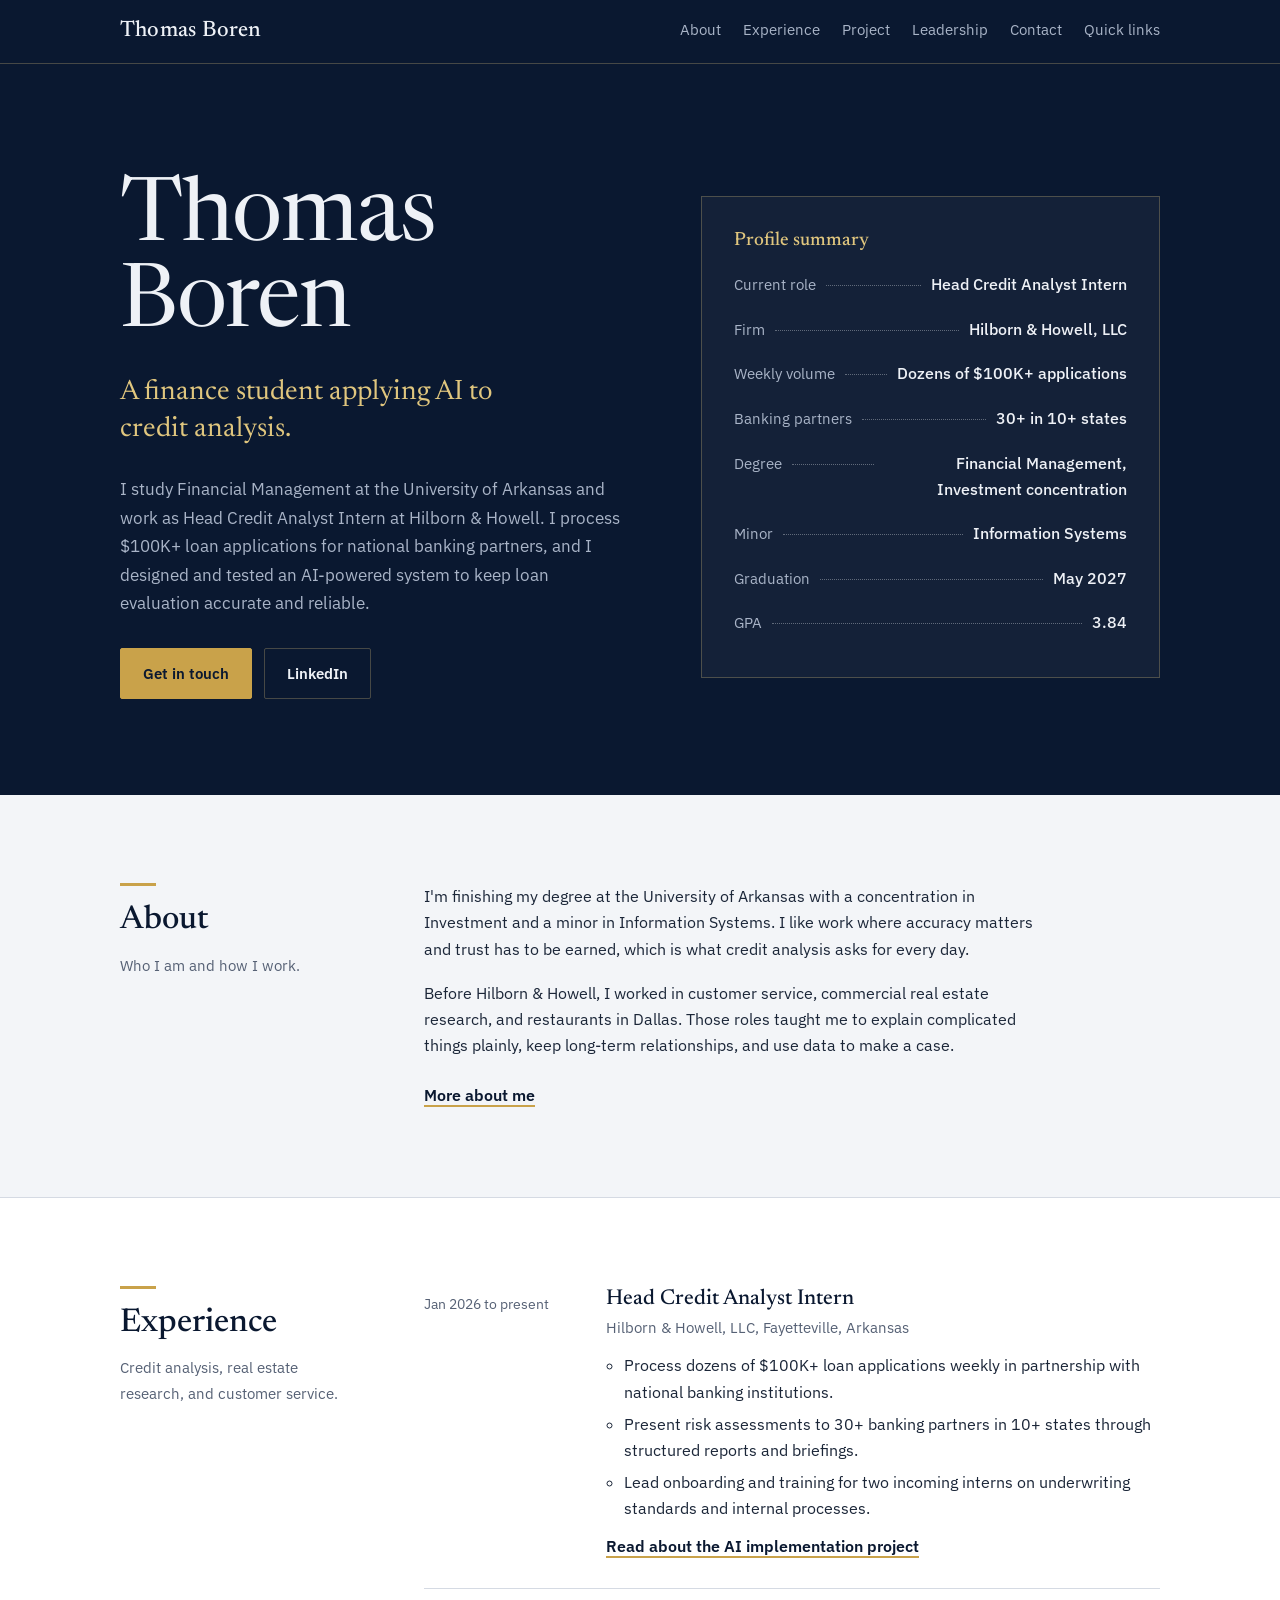
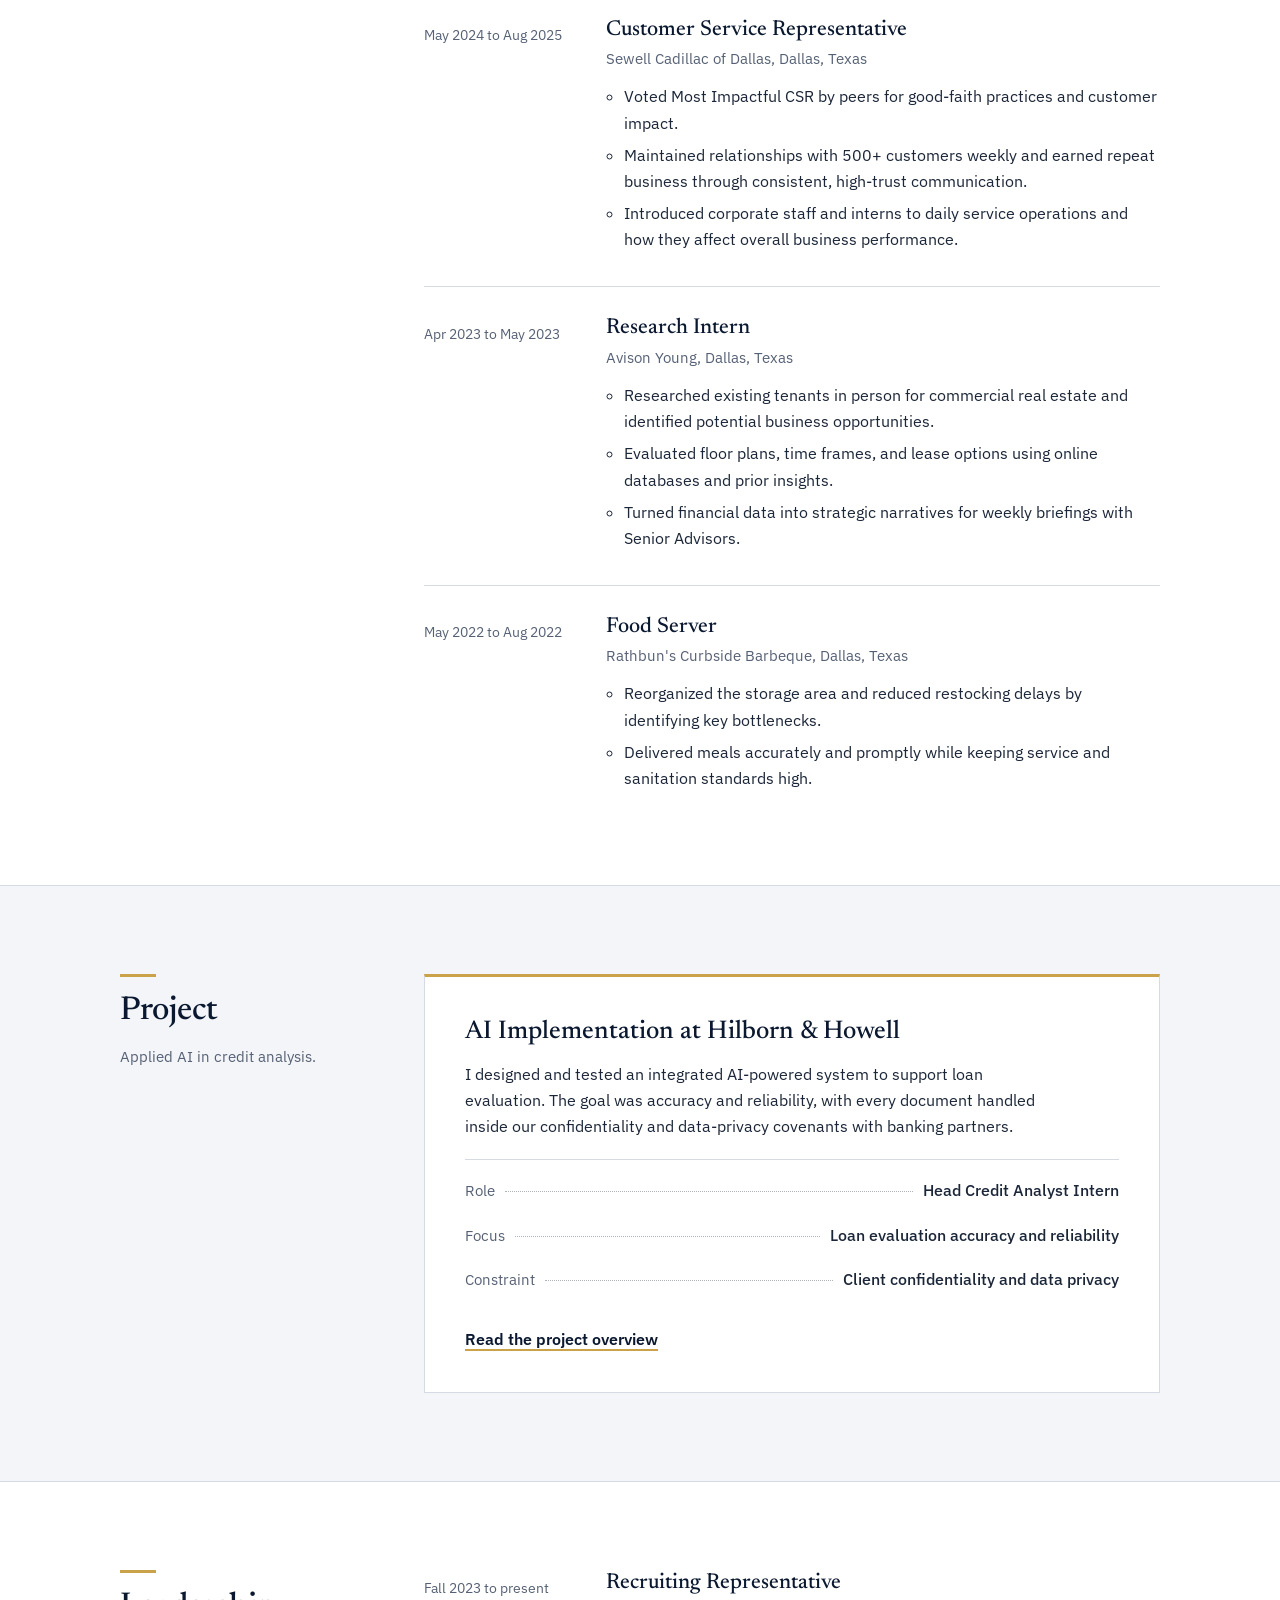
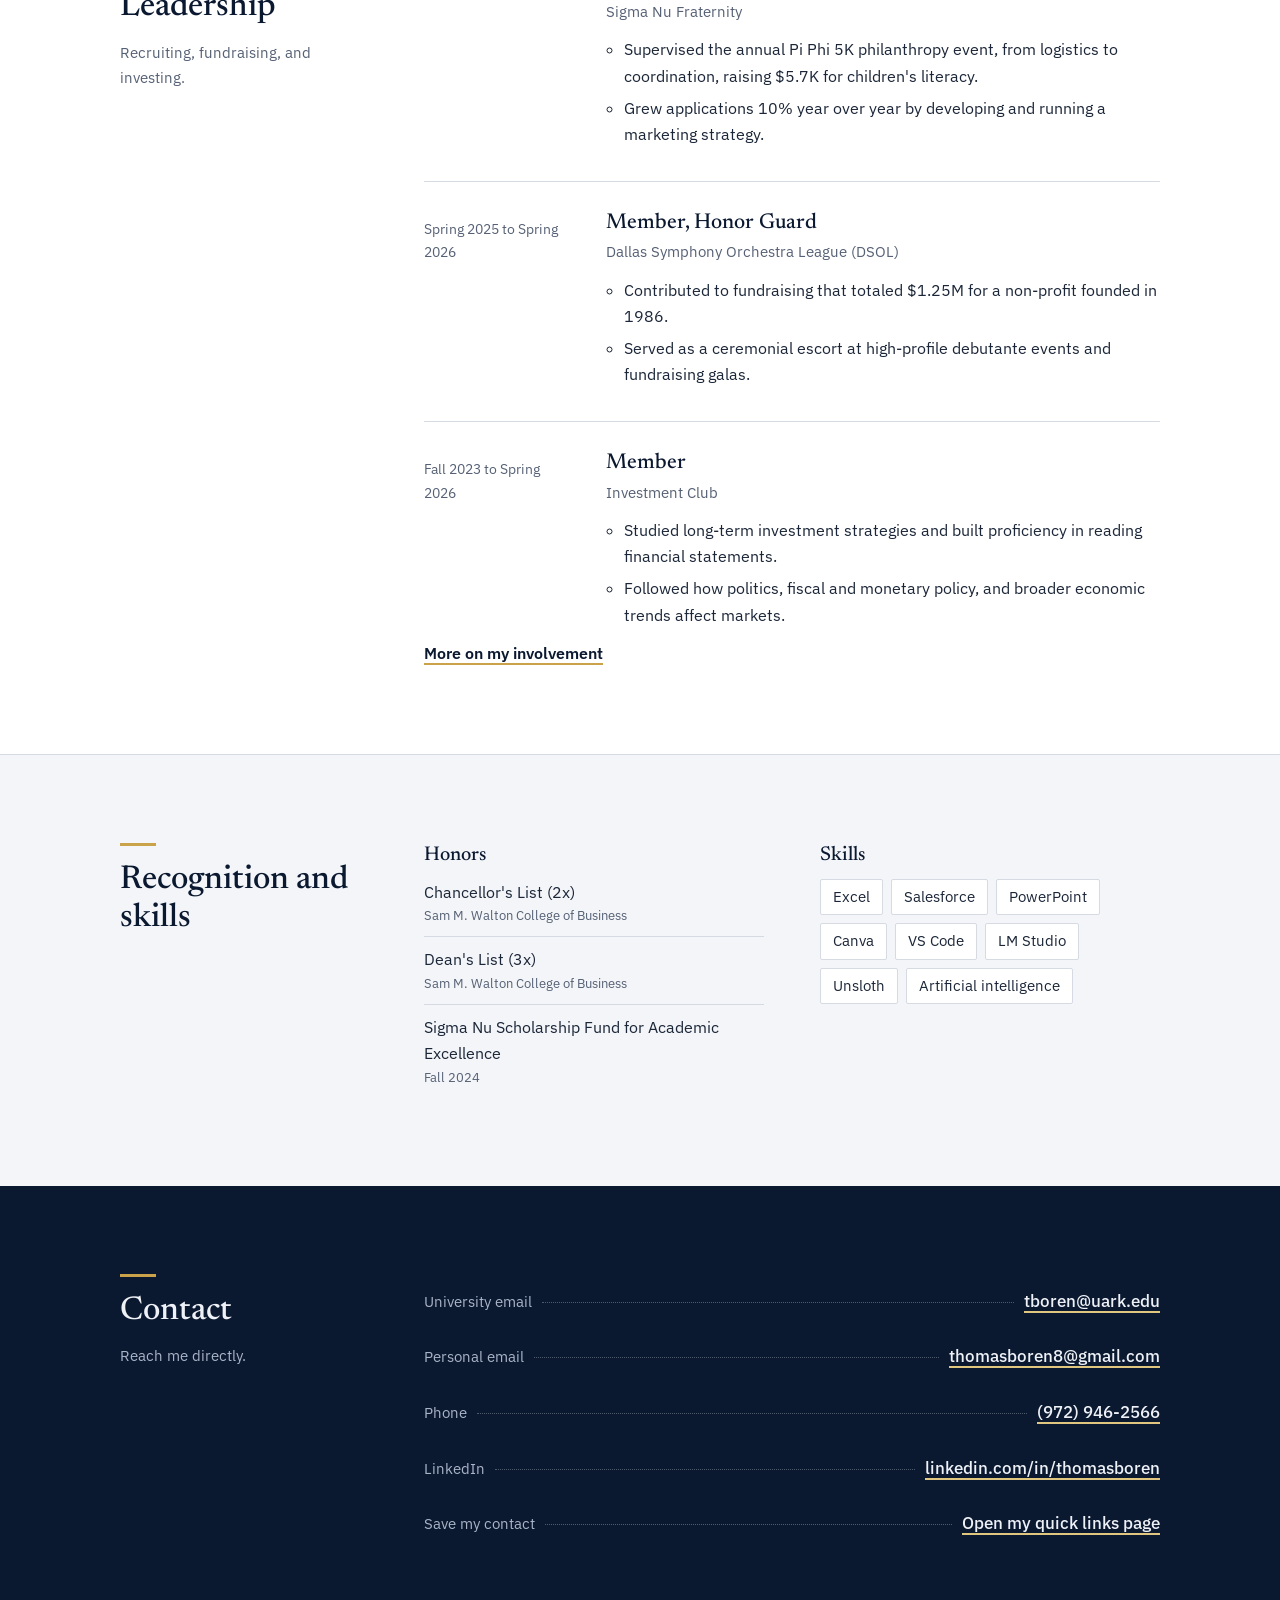
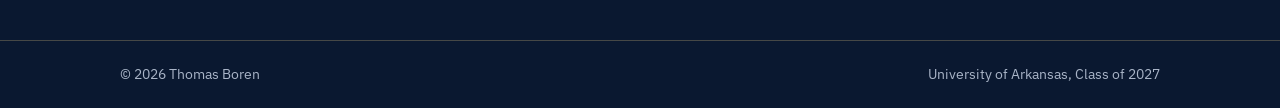
==== index.html @ 745fafa0 "Add files via upload" ====
<!DOCTYPE html>
<html lang="en">
<head>
  <meta charset="utf-8">
  <meta name="viewport" content="width=device-width, initial-scale=1">
  <title>Thomas Boren | Finance and Credit Analysis | University of Arkansas</title>
  <meta name="description" content="Thomas Boren is a University of Arkansas finance student and Head Credit Analyst Intern at Hilborn &amp; Howell, applying AI to credit analysis.">
  <meta name="author" content="Thomas Boren">
  <meta property="og:type" content="website">
  <meta property="og:title" content="Thomas Boren | Finance and Credit Analysis">
  <meta property="og:description" content="Finance student and Head Credit Analyst Intern applying AI to credit analysis.">
  <meta property="og:image" content="https://thomasboren.com/assets/og.png">
  <meta property="og:url" content="https://thomasboren.com/">
  <link rel="icon" type="image/svg+xml" href="assets/favicon.svg">
  <link rel="preconnect" href="https://fonts.googleapis.com">
  <link rel="preconnect" href="https://fonts.gstatic.com" crossorigin>
  <link href="https://fonts.googleapis.com/css2?family=IBM+Plex+Sans:wght@400;500;600&family=Newsreader:ital,opsz,wght@0,6..72,400;0,6..72,500;1,6..72,400&display=swap" rel="stylesheet">
  <link rel="stylesheet" href="css/style.css">
  <script type="application/ld+json">
  {
    "@context": "https://schema.org",
    "@type": "Person",
    "name": "Thomas Boren",
    "jobTitle": "Head Credit Analyst Intern",
    "worksFor": { "@type": "Organization", "name": "Hilborn & Howell, LLC" },
    "alumniOf": { "@type": "CollegeOrUniversity", "name": "University of Arkansas" },
    "email": "mailto:tboren@uark.edu",
    "sameAs": ["https://www.linkedin.com/in/thomasboren"]
  }
  </script>
</head>
<body>
  <a class="skip" href="#main">Skip to content</a>

  <header class="site-header">
    <div class="wrap">
      <a class="brand" href="index.html">Thomas Boren</a>
      <nav class="nav" aria-label="Primary">
        <a href="about.html">About</a>
        <a href="#experience">Experience</a>
        <a href="#project">Project</a>
        <a href="#leadership">Leadership</a>
        <a href="#contact">Contact</a>
        <a href="links.html">Quick links</a>
      </nav>
    </div>
  </header>

  <main id="main">
    <section class="hero">
      <div class="wrap">
        <div>
          <h1>Thomas Boren</h1>
          <p class="tagline">A finance student applying AI to credit analysis.</p>
          <p class="lede">I study Financial Management at the University of Arkansas and work as Head Credit Analyst Intern at Hilborn &amp; Howell. I process $100K+ loan applications for national banking partners, and I designed and tested an AI-powered system to keep loan evaluation accurate and reliable.</p>
          <div class="actions">
            <a class="btn" href="#contact">Get in touch</a>
            <a class="btn ghost" href="https://www.linkedin.com/in/thomasboren" rel="noopener">LinkedIn</a>
          </div>
        </div>

        <aside class="sheet" aria-labelledby="sheet-title">
          <h2 id="sheet-title">Profile summary</h2>
          <ul class="rows">
            <li class="row"><span class="k">Current role</span><span class="lead"></span><span class="v">Head Credit Analyst Intern</span></li>
            <li class="row"><span class="k">Firm</span><span class="lead"></span><span class="v">Hilborn &amp; Howell, LLC</span></li>
            <li class="row"><span class="k">Weekly volume</span><span class="lead"></span><span class="v">Dozens of $100K+ applications</span></li>
            <li class="row"><span class="k">Banking partners</span><span class="lead"></span><span class="v">30+ in 10+ states</span></li>
            <li class="row"><span class="k">Degree</span><span class="lead"></span><span class="v">Financial Management, Investment concentration</span></li>
            <li class="row"><span class="k">Minor</span><span class="lead"></span><span class="v">Information Systems</span></li>
            <li class="row"><span class="k">Graduation</span><span class="lead"></span><span class="v">May 2027</span></li>
            <li class="row"><span class="k">GPA</span><span class="lead"></span><span class="v">3.84</span></li>
          </ul>
        </aside>
      </div>
    </section>

    <section class="section" id="about">
      <div class="wrap split">
        <header>
          <h2>About</h2>
          <p>Who I am and how I work.</p>
        </header>
        <div class="prose">
          <p>I'm finishing my degree at the University of Arkansas with a concentration in Investment and a minor in Information Systems. I like work where accuracy matters and trust has to be earned, which is what credit analysis asks for every day.</p>
          <p>Before Hilborn &amp; Howell, I worked in customer service, commercial real estate research, and restaurants in Dallas. Those roles taught me to explain complicated things plainly, keep long-term relationships, and use data to make a case.</p>
          <a class="more" href="about.html">More about me</a>
        </div>
      </div>
    </section>

    <section class="section white" id="experience">
      <div class="wrap split">
        <header>
          <h2>Experience</h2>
          <p>Credit analysis, real estate research, and customer service.</p>
        </header>
        <ol class="ledger">
          <li class="entry">
            <div class="when">Jan 2026 to present</div>
            <div>
              <h3>Head Credit Analyst Intern</h3>
              <p class="org">Hilborn &amp; Howell, LLC, Fayetteville, Arkansas</p>
              <ul>
                <li>Process dozens of $100K+ loan applications weekly in partnership with national banking institutions.</li>
                <li>Present risk assessments to 30+ banking partners in 10+ states through structured reports and briefings.</li>
                <li>Lead onboarding and training for two incoming interns on underwriting standards and internal processes.</li>
              </ul>
              <a class="more" href="projects/ai-implementation.html">Read about the AI implementation project</a>
            </div>
          </li>
          <li class="entry">
            <div class="when">May 2024 to Aug 2025</div>
            <div>
              <h3>Customer Service Representative</h3>
              <p class="org">Sewell Cadillac of Dallas, Dallas, Texas</p>
              <ul>
                <li>Voted Most Impactful CSR by peers for good-faith practices and customer impact.</li>
                <li>Maintained relationships with 500+ customers weekly and earned repeat business through consistent, high-trust communication.</li>
                <li>Introduced corporate staff and interns to daily service operations and how they affect overall business performance.</li>
              </ul>
            </div>
          </li>
          <li class="entry">
            <div class="when">Apr 2023 to May 2023</div>
            <div>
              <h3>Research Intern</h3>
              <p class="org">Avison Young, Dallas, Texas</p>
              <ul>
                <li>Researched existing tenants in person for commercial real estate and identified potential business opportunities.</li>
                <li>Evaluated floor plans, time frames, and lease options using online databases and prior insights.</li>
                <li>Turned financial data into strategic narratives for weekly briefings with Senior Advisors.</li>
              </ul>
            </div>
          </li>
          <li class="entry">
            <div class="when">May 2022 to Aug 2022</div>
            <div>
              <h3>Food Server</h3>
              <p class="org">Rathbun's Curbside Barbeque, Dallas, Texas</p>
              <ul>
                <li>Reorganized the storage area and reduced restocking delays by identifying key bottlenecks.</li>
                <li>Delivered meals accurately and promptly while keeping service and sanitation standards high.</li>
              </ul>
            </div>
          </li>
        </ol>
      </div>
    </section>

    <section class="section" id="project">
      <div class="wrap split">
        <header>
          <h2>Project</h2>
          <p>Applied AI in credit analysis.</p>
        </header>
        <div>
          <article class="project">
            <h3>AI Implementation at Hilborn &amp; Howell</h3>
            <p>I designed and tested an integrated AI-powered system to support loan evaluation. The goal was accuracy and reliability, with every document handled inside our confidentiality and data-privacy covenants with banking partners.</p>
            <ul class="rows">
              <li class="row"><span class="k">Role</span><span class="lead"></span><span class="v">Head Credit Analyst Intern</span></li>
              <li class="row"><span class="k">Focus</span><span class="lead"></span><span class="v">Loan evaluation accuracy and reliability</span></li>
              <li class="row"><span class="k">Constraint</span><span class="lead"></span><span class="v">Client confidentiality and data privacy</span></li>
            </ul>
            <a class="more" href="projects/ai-implementation.html">Read the project overview</a>
          </article>
          <!-- Add future projects here as more <article class="project"> blocks. -->
        </div>
      </div>
    </section>

    <section class="section white" id="leadership">
      <div class="wrap split">
        <header>
          <h2>Leadership</h2>
          <p>Recruiting, fundraising, and investing.</p>
        </header>
        <div>
          <ol class="ledger">
            <li class="entry">
              <div class="when">Fall 2023 to present</div>
              <div>
                <h3>Recruiting Representative</h3>
                <p class="org">Sigma Nu Fraternity</p>
                <ul>
                  <li>Supervised the annual Pi Phi 5K philanthropy event, from logistics to coordination, raising $5.7K for children's literacy.</li>
                  <li>Grew applications 10% year over year by developing and running a marketing strategy.</li>
                </ul>
              </div>
            </li>
            <li class="entry">
              <div class="when">Spring 2025 to Spring 2026</div>
              <div>
                <h3>Member, Honor Guard</h3>
                <p class="org">Dallas Symphony Orchestra League (DSOL)</p>
                <ul>
                  <li>Contributed to fundraising that totaled $1.25M for a non-profit founded in 1986.</li>
                  <li>Served as a ceremonial escort at high-profile debutante events and fundraising galas.</li>
                </ul>
              </div>
            </li>
            <li class="entry">
              <div class="when">Fall 2023 to Spring 2026</div>
              <div>
                <h3>Member</h3>
                <p class="org">Investment Club</p>
                <ul>
                  <li>Studied long-term investment strategies and built proficiency in reading financial statements.</li>
                  <li>Followed how politics, fiscal and monetary policy, and broader economic trends affect markets.</li>
                </ul>
              </div>
            </li>
          </ol>
          <a class="more" href="about.html#involvement">More on my involvement</a>
        </div>
      </div>
    </section>

    <section class="section" id="recognition">
      <div class="wrap split">
        <header>
          <h2>Recognition and skills</h2>
        </header>
        <div class="cols">
          <div>
            <h3>Honors</h3>
            <ul class="plain">
              <li>Chancellor's List (2x)<small>Sam M. Walton College of Business</small></li>
              <li>Dean's List (3x)<small>Sam M. Walton College of Business</small></li>
              <li>Sigma Nu Scholarship Fund for Academic Excellence<small>Fall 2024</small></li>
            </ul>
          </div>
          <div>
            <h3>Skills</h3>
            <ul class="tags">
              <li>Excel</li>
              <li>Salesforce</li>
              <li>PowerPoint</li>
              <li>Canva</li>
              <li>VS Code</li>
              <li>LM Studio</li>
              <li>Unsloth</li>
              <li>Artificial intelligence</li>
            </ul>
          </div>
        </div>
      </div>
    </section>

    <section class="contact" id="contact">
      <div class="wrap split">
        <header>
          <h2>Contact</h2>
          <p>Reach me directly.</p>
        </header>
        <ul class="rows">
          <li class="row"><span class="k">University email</span><span class="lead"></span><span class="v"><a href="mailto:tboren@uark.edu">tboren@uark.edu</a></span></li>
          <li class="row"><span class="k">Personal email</span><span class="lead"></span><span class="v"><a href="mailto:thomasboren8@gmail.com">thomasboren8@gmail.com</a></span></li>
          <li class="row"><span class="k">Phone</span><span class="lead"></span><span class="v"><a href="tel:+19729462566">(972) 946-2566</a></span></li>
          <li class="row"><span class="k">LinkedIn</span><span class="lead"></span><span class="v"><a href="https://www.linkedin.com/in/thomasboren" rel="noopener">linkedin.com/in/thomasboren</a></span></li>
          <li class="row"><span class="k">Save my contact</span><span class="lead"></span><span class="v"><a href="links.html">Open my quick links page</a></span></li>
        </ul>
      </div>
    </section>
  </main>

  <footer class="site-footer">
    <div class="wrap">
      <span>&copy; 2026 Thomas Boren</span>
      <span>University of Arkansas, Class of 2027</span>
    </div>
  </footer>
</body>
</html>
---- css/style.css ----
/* ==========================================================================
   Thomas Boren — portfolio
   Concept: the page reads like a well-set financial document. Dotted-leader
   "summary sheet" rows, ruled ledger entries, tabular figures, and gold used
   only for rules and emphasis.

   THEME SWITCH: to try the sleeker white look, add class="theme-light" to the
   <body> tag on each page (already supported below). Remove it to go back to navy.
   ========================================================================== */

:root {
  --ink: #0a1830;
  --navy: #0f2447;
  --gold: #c9a24a;
  --gold-hi: #e0c67e;
  --gold-lo: #8f6e22;

  --paper: #f3f5f8;
  --white: #ffffff;
  --text: #1b2638;
  --muted: #566175;
  --rule: #d5dae3;

  --on-dark: #eef1f6;
  --on-dark-muted: #a9b4c7;
  --rule-dark: rgba(224, 198, 126, 0.28);

  /* "Band" = header, hero and contact areas. Theme-switchable. */
  --band-bg: var(--ink);
  --band-text: var(--on-dark);
  --band-muted: var(--on-dark-muted);
  --band-rule: var(--rule-dark);
  --band-accent: var(--gold-hi);
  --btn-bg: var(--gold);
  --btn-text: var(--ink);
  --sheet-bg: rgba(255, 255, 255, 0.04);

  --serif: "Newsreader", "Iowan Old Style", "Palatino Linotype", Georgia, serif;
  --sans: "IBM Plex Sans", "Helvetica Neue", Arial, sans-serif;
}

body.theme-light {
  --band-bg: #ffffff;
  --band-text: var(--ink);
  --band-muted: #4b576b;
  --band-rule: var(--rule);
  --band-accent: var(--gold-lo);
  --btn-bg: var(--ink);
  --btn-text: #ffffff;
  --sheet-bg: var(--paper);
}

*, *::before, *::after { box-sizing: border-box; }

html { scroll-behavior: smooth; scroll-padding-top: 76px; }
@media (prefers-reduced-motion: reduce) { html { scroll-behavior: auto; } }

body {
  margin: 0;
  background: var(--paper);
  color: var(--text);
  font: 400 1rem/1.65 var(--sans);
  font-variant-numeric: tabular-nums;
  -webkit-font-smoothing: antialiased;
}

img { max-width: 100%; }

a {
  color: inherit;
  text-decoration-color: var(--gold);
  text-decoration-thickness: 2px;
  text-underline-offset: 0.22em;
}
a:hover { text-decoration-color: var(--gold-lo); }

:focus-visible { outline: 3px solid var(--gold); outline-offset: 3px; }

.wrap {
  max-width: 1120px;
  margin: 0 auto;
  padding: 0 clamp(20px, 4vw, 40px);
}

.skip {
  position: absolute;
  left: -999px;
  top: 8px;
  background: #fff;
  color: var(--ink);
  padding: 8px 14px;
  z-index: 100;
}
.skip:focus { left: 12px; }

/* ---------- Header ---------- */
.site-header {
  position: sticky;
  top: 0;
  z-index: 20;
  background: var(--band-bg);
  color: var(--band-text);
  border-bottom: 1px solid var(--band-rule);
}
.site-header .wrap {
  display: flex;
  flex-wrap: wrap;
  align-items: center;
  justify-content: space-between;
  gap: 6px 28px;
  padding-top: 14px;
  padding-bottom: 14px;
}
.brand {
  font: 500 1.4rem/1 var(--serif);
  text-decoration: none;
  letter-spacing: 0.01em;
}
.nav { display: flex; flex-wrap: wrap; gap: 4px 22px; font-size: 0.93rem; }
.nav a {
  text-decoration: none;
  padding: 4px 0;
  color: var(--band-muted);
  border-bottom: 2px solid transparent;
}
.nav a:hover,
.nav a[aria-current="page"] { color: var(--band-text); border-bottom-color: var(--gold); }
@media (max-width: 640px) { .site-header { position: static; } }

/* ---------- Hero (home) ---------- */
.hero {
  background: var(--band-bg);
  color: var(--band-text);
  padding: clamp(48px, 9vw, 112px) 0 clamp(48px, 8vw, 96px);
}
.hero .wrap {
  display: grid;
  grid-template-columns: minmax(0, 1.1fr) minmax(0, 1fr);
  gap: clamp(32px, 6vw, 80px);
  align-items: center;
}
.hero h1 {
  font: 400 clamp(3.1rem, 7vw, 5.5rem) / 0.98 var(--serif);
  letter-spacing: -0.015em;
  margin: 0 0 0.3em;
}
.tagline {
  font: 400 clamp(1.3rem, 2.4vw, 1.75rem) / 1.3 var(--serif);
  color: var(--band-accent);
  margin: 0 0 1em;
  max-width: 24ch;
}
.lede { color: var(--band-muted); font-size: 1.08rem; max-width: 52ch; margin: 0; }

.actions { display: flex; flex-wrap: wrap; gap: 12px; margin-top: 30px; }
.btn {
  display: inline-block;
  padding: 12px 22px;
  border: 1px solid var(--btn-bg);
  background: var(--btn-bg);
  color: var(--btn-text);
  font-weight: 600;
  font-size: 0.95rem;
  text-decoration: none;
  border-radius: 2px;
}
.btn:hover { filter: brightness(1.08); }
.btn.ghost { background: transparent; color: var(--band-text); border-color: var(--band-rule); }
.btn.ghost:hover { border-color: var(--gold); filter: none; }

/* ---------- Summary sheet (dotted-leader rows) ---------- */
.sheet {
  border: 1px solid var(--band-rule);
  background: var(--sheet-bg);
  padding: clamp(20px, 3vw, 32px);
}
.sheet h2 {
  font: 500 1.2rem/1.2 var(--serif);
  margin: 0 0 10px;
  color: var(--band-accent);
}
.rows { list-style: none; margin: 0; padding: 0; --k: var(--muted); }
.sheet .rows, .contact .rows { --k: var(--band-muted); }
.row { display: flex; align-items: baseline; gap: 10px; padding: 9px 0; }
.row .k { flex: none; color: var(--k); font-size: 0.93rem; }
.row .lead {
  flex: 1;
  min-width: 14px;
  border-bottom: 1px dotted currentColor;
  opacity: 0.35;
  transform: translateY(-4px);
}
.row .v { flex: none; max-width: 62%; text-align: right; font-weight: 500; }

/* ---------- Sections ---------- */
.section { padding: clamp(48px, 7vw, 88px) 0; border-top: 1px solid var(--rule); }
.section.white { background: var(--white); }
.hero + .section { border-top: 0; }

.split {
  display: grid;
  grid-template-columns: minmax(0, 240px) minmax(0, 1fr);
  gap: clamp(24px, 5vw, 64px);
}
.split > header::before {
  content: "";
  display: block;
  width: 36px;
  height: 3px;
  background: var(--gold);
  margin-bottom: 16px;
}
.split > header h2 {
  font: 500 clamp(1.65rem, 2.6vw, 2.05rem) / 1.15 var(--serif);
  margin: 0 0 0.4em;
  color: var(--ink);
}
.split > header p { margin: 0; color: var(--muted); font-size: 0.95rem; max-width: 26ch; }

.prose p { margin: 0 0 1.1em; max-width: 62ch; }
.prose.serif p { font: 400 1.2rem/1.75 var(--serif); max-width: 60ch; }

.more {
  display: inline-block;
  margin-top: 6px;
  font-weight: 600;
  color: var(--ink);
}

/* Ledger entries (experience, leadership) */
.ledger { list-style: none; margin: 0; padding: 0; }
.entry {
  display: grid;
  grid-template-columns: 150px minmax(0, 1fr);
  gap: 6px 32px;
  padding: 28px 0;
  border-top: 1px solid var(--rule);
}
.entry:first-child { border-top: 0; padding-top: 0; }
.entry:last-child { padding-bottom: 0; }
.entry .when { color: var(--muted); font-size: 0.9rem; padding-top: 0.45em; }
.entry h3 { font: 500 1.35rem/1.25 var(--serif); margin: 0; color: var(--ink); }
.entry .org { margin: 0.15em 0 0.8em; color: var(--muted); font-size: 0.95rem; }
.entry ul { margin: 0; padding-left: 1.1em; }
.entry li { margin: 0.35em 0; max-width: 64ch; }

/* Project block */
.project {
  background: var(--white);
  border: 1px solid var(--rule);
  border-top: 3px solid var(--gold);
  padding: clamp(22px, 3.5vw, 40px);
}
.project h3 { font: 500 1.6rem/1.2 var(--serif); margin: 0 0 0.5em; color: var(--ink); }
.project > p { max-width: 60ch; margin: 0 0 1.2em; }
.project .rows { margin-bottom: 18px; border-top: 1px solid var(--rule); padding-top: 8px; }

/* Two columns (honors / skills) */
.cols { display: grid; grid-template-columns: 1fr 1fr; gap: clamp(28px, 5vw, 56px); }
.cols h3 { font: 500 1.25rem/1.2 var(--serif); margin: 0 0 12px; color: var(--ink); }
.plain { list-style: none; margin: 0; padding: 0; }
.plain li { padding: 9px 0; border-top: 1px solid var(--rule); }
.plain li:first-child { border-top: 0; padding-top: 0; }
.plain small { display: block; color: var(--muted); }
.tags { list-style: none; margin: 0; padding: 0; display: flex; flex-wrap: wrap; gap: 8px; }
.tags li {
  border: 1px solid var(--rule);
  background: var(--white);
  padding: 5px 12px;
  font-size: 0.92rem;
  border-radius: 2px;
}

/* ---------- Contact band ---------- */
.contact {
  background: var(--band-bg);
  color: var(--band-text);
  padding: clamp(48px, 7vw, 88px) 0;
}
.contact .split > header h2 { color: var(--band-text); }
.contact .split > header p { color: var(--band-muted); }
.contact .row { padding: 14px 0; font-size: 1.05rem; }
.contact .row .lead { opacity: 0.3; }
.contact a { text-decoration-color: var(--band-accent); }

.site-footer {
  background: var(--band-bg);
  color: var(--band-muted);
  border-top: 1px solid var(--band-rule);
  padding: 22px 0;
  font-size: 0.88rem;
}
.site-footer .wrap { display: flex; flex-wrap: wrap; justify-content: space-between; gap: 6px 24px; }

/* ---------- Sub-page hero (About / Project) ---------- */
.page-hero {
  background: var(--band-bg);
  color: var(--band-text);
  padding: clamp(36px, 6vw, 72px) 0 clamp(36px, 6vw, 64px);
}
.crumb { font-size: 0.9rem; color: var(--band-muted); margin: 0 0 18px; }
.crumb a { text-decoration-color: var(--band-rule); }
.page-hero h1 {
  font: 400 clamp(2.4rem, 5.4vw, 4rem) / 1.05 var(--serif);
  letter-spacing: -0.01em;
  margin: 0 0 0.35em;
  max-width: 20ch;
}
.page-hero p.intro { color: var(--band-muted); font-size: 1.12rem; max-width: 56ch; margin: 0; }

.note {
  border-left: 3px solid var(--gold);
  background: var(--white);
  padding: 16px 20px;
  max-width: 62ch;
  font-size: 0.97rem;
  color: var(--muted);
}
.block + .block { margin-top: clamp(32px, 5vw, 52px); }
.block h3 { font: 500 1.4rem/1.25 var(--serif); margin: 0 0 0.5em; color: var(--ink); }

/* ---------- Links page (mobile-first) ---------- */
body.links { background: var(--ink); color: var(--on-dark); min-height: 100vh; }
.card { max-width: 480px; margin: 0 auto; padding: 40px 20px 56px; }
.mono {
  width: 68px;
  height: 68px;
  border: 1px solid var(--gold);
  display: grid;
  place-items: center;
  font: 500 1.6rem/1 var(--serif);
  color: var(--gold-hi);
  margin-bottom: 18px;
}
.card h1 { font: 400 2.5rem/1 var(--serif); margin: 0 0 6px; }
.card .role { color: var(--gold-hi); margin: 0 0 4px; font-family: var(--serif); font-size: 1.2rem; }
.card .school { color: var(--on-dark-muted); margin: 0 0 22px; font-size: 0.95rem; }
.facts { list-style: none; margin: 0 0 26px; padding: 14px 0; border-top: 1px solid var(--rule-dark); border-bottom: 1px solid var(--rule-dark); }
.facts li { padding: 4px 0; font-size: 0.97rem; }
.link-btn {
  display: flex;
  justify-content: space-between;
  align-items: center;
  gap: 16px;
  padding: 16px 18px;
  margin: 0 0 10px;
  border: 1px solid var(--rule-dark);
  color: var(--on-dark);
  text-decoration: none;
  font-weight: 500;
  border-radius: 2px;
  min-height: 56px;
}
.link-btn small { color: var(--on-dark-muted); font-weight: 400; font-size: 0.85rem; text-align: right; overflow-wrap: anywhere; }
.link-btn:hover { border-color: var(--gold); }
.link-btn.primary { background: var(--gold); border-color: var(--gold); color: var(--ink); font-weight: 600; }
.link-btn.primary small { color: var(--ink); }

/* ---------- Responsive ---------- */
@media (max-width: 860px) {
  .hero .wrap { grid-template-columns: 1fr; }
  .split { grid-template-columns: 1fr; }
  .split > header p { max-width: none; }
  .cols { grid-template-columns: 1fr; }
}
@media (max-width: 560px) {
  .entry { grid-template-columns: 1fr; gap: 2px; }
  .entry .when { padding-top: 0; }
  .row .v { max-width: 66%; }
}
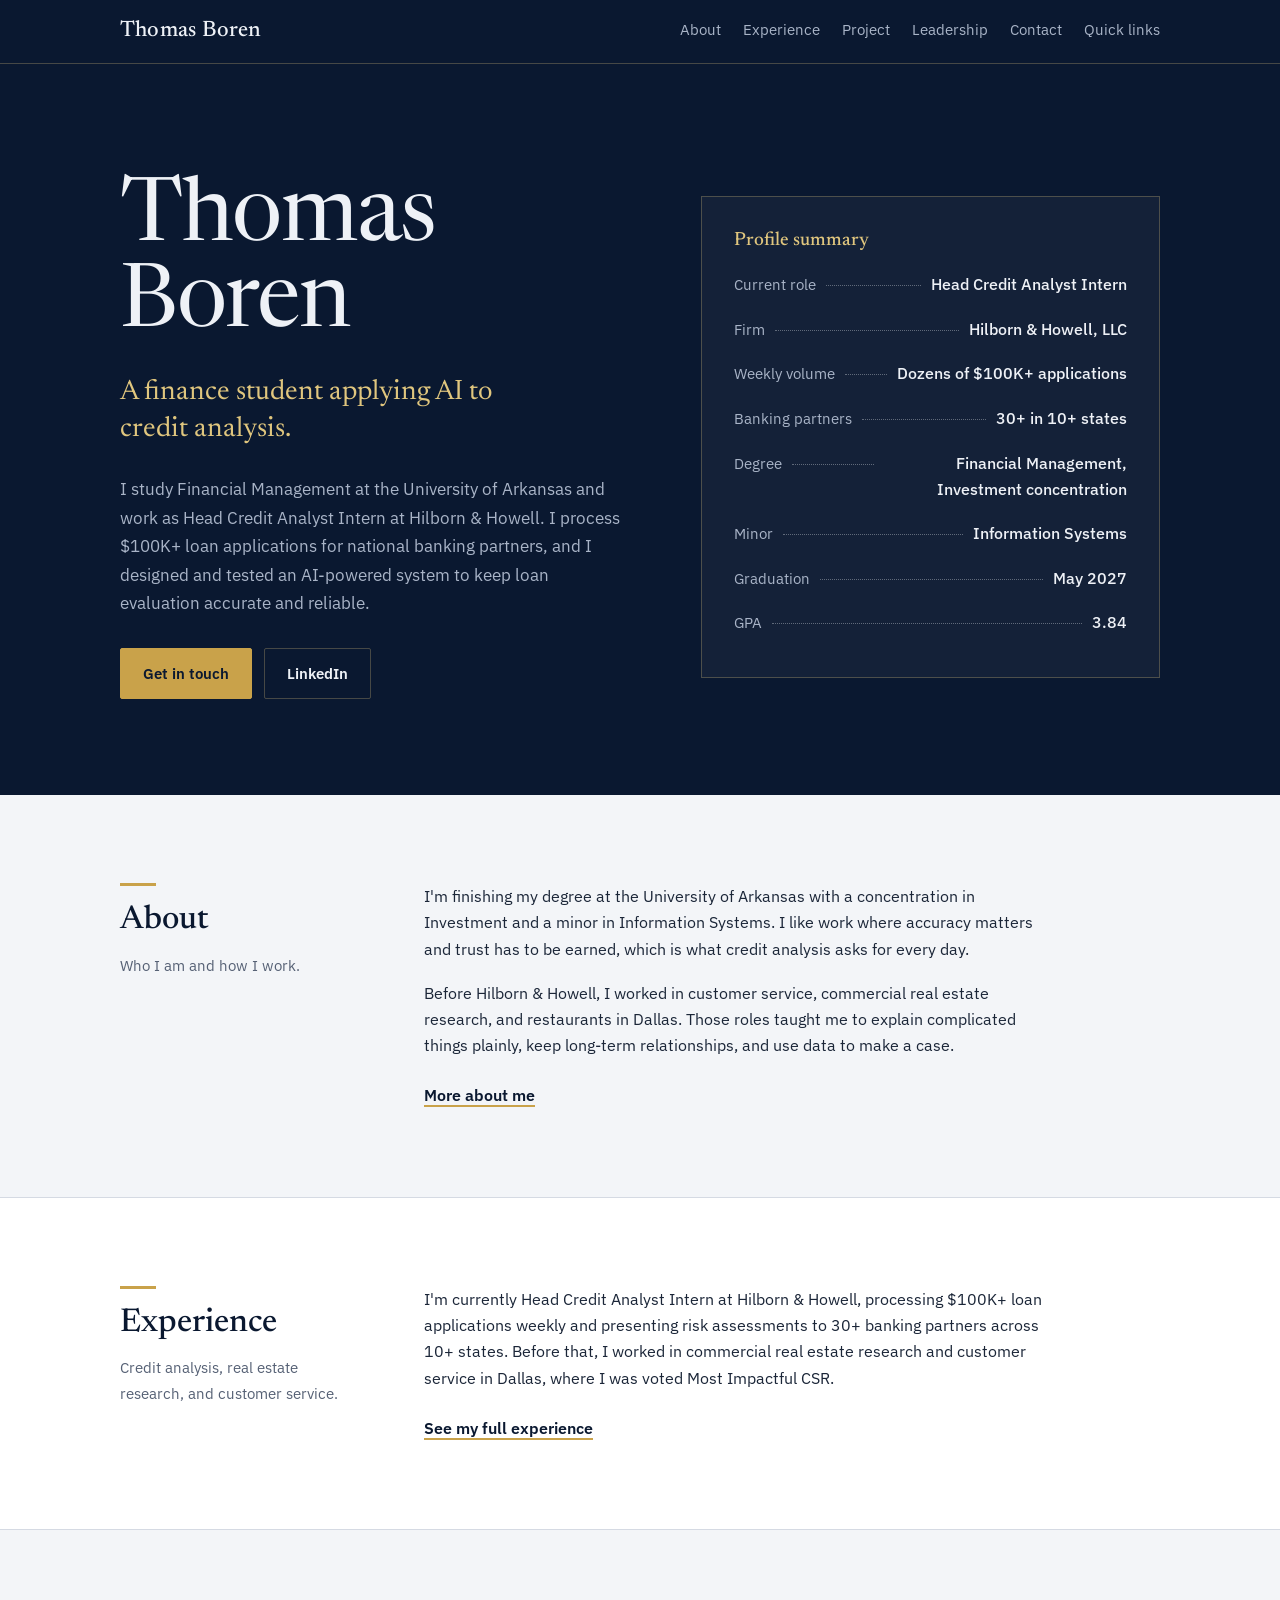
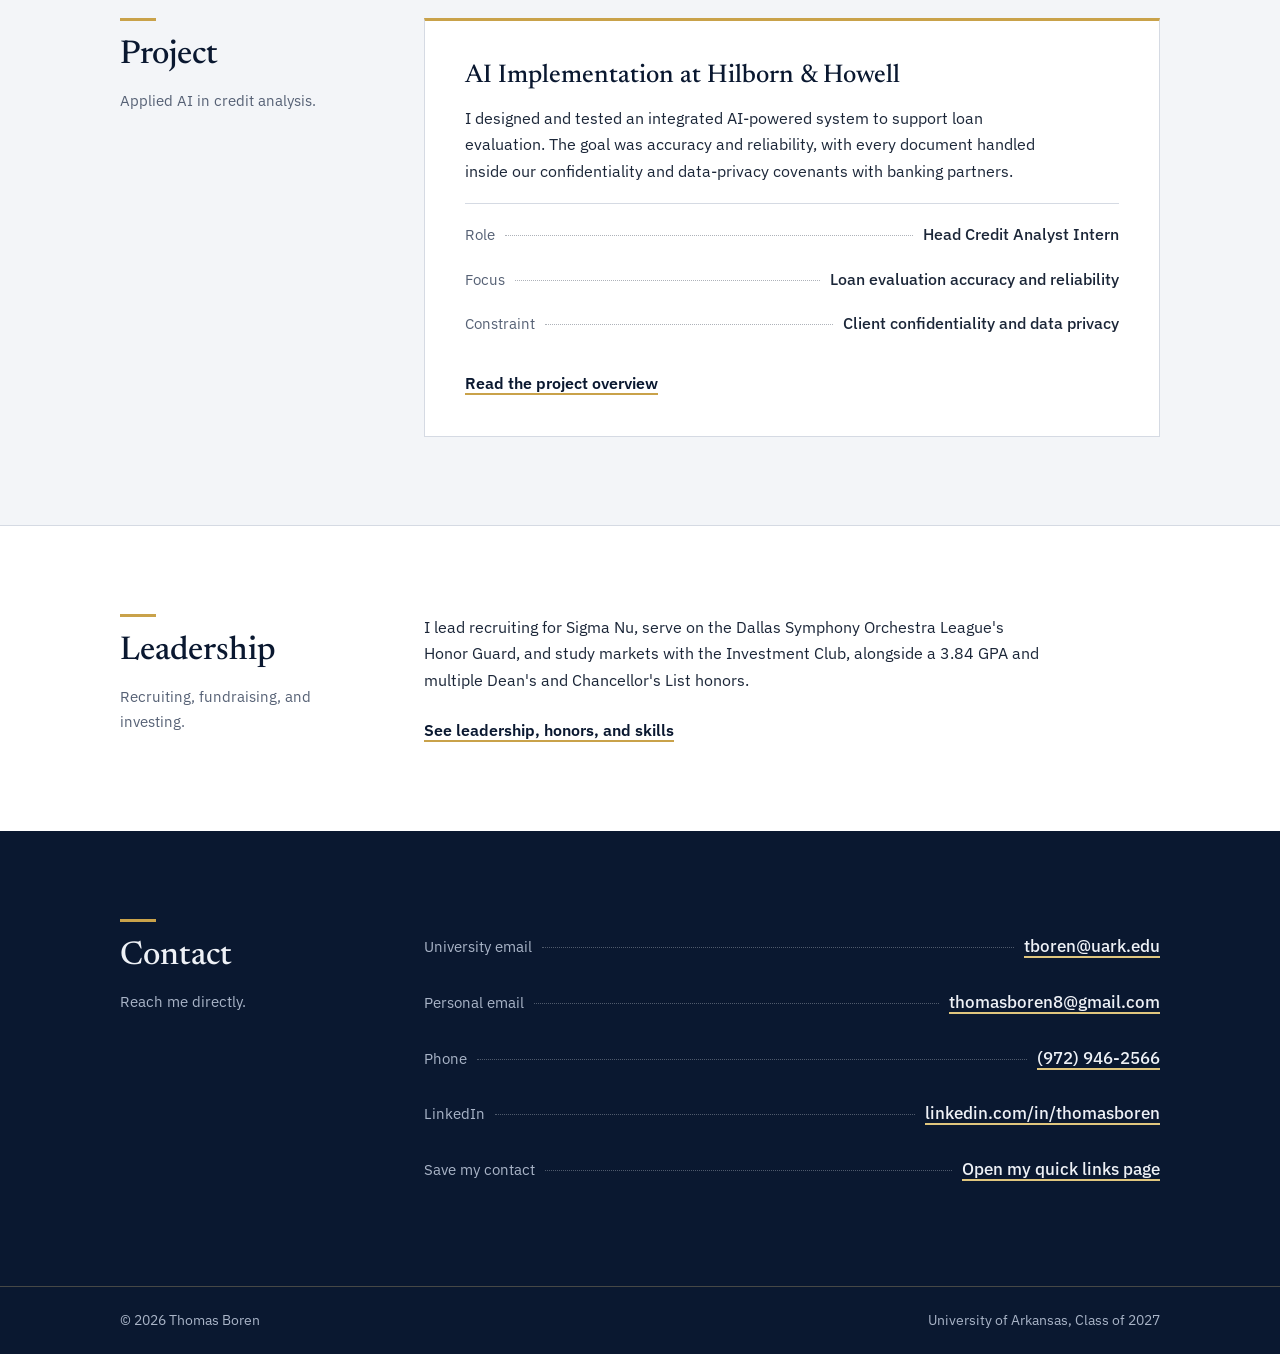
==== commit b857f388: "Add files via upload" ====
--- a/index.html
+++ b/index.html
@@ -37,10 +37,10 @@
       <a class="brand" href="index.html">Thomas Boren</a>
       <nav class="nav" aria-label="Primary">
         <a href="about.html">About</a>
-        <a href="#experience">Experience</a>
-        <a href="#project">Project</a>
-        <a href="#leadership">Leadership</a>
-        <a href="#contact">Contact</a>
+        <a href="experience.html">Experience</a>
+        <a href="projects/ai-implementation.html">Project</a>
+        <a href="leadership.html">Leadership</a>
+        <a href="contact.html">Contact</a>
         <a href="links.html">Quick links</a>
       </nav>
     </div>
@@ -54,7 +54,7 @@
           <p class="tagline">A finance student applying AI to credit analysis.</p>
           <p class="lede">I study Financial Management at the University of Arkansas and work as Head Credit Analyst Intern at Hilborn &amp; Howell. I process $100K+ loan applications for national banking partners, and I designed and tested an AI-powered system to keep loan evaluation accurate and reliable.</p>
           <div class="actions">
-            <a class="btn" href="#contact">Get in touch</a>
+            <a class="btn" href="contact.html">Get in touch</a>
             <a class="btn ghost" href="https://www.linkedin.com/in/thomasboren" rel="noopener">LinkedIn</a>
           </div>
         </div>
@@ -95,56 +95,10 @@
           <h2>Experience</h2>
           <p>Credit analysis, real estate research, and customer service.</p>
         </header>
-        <ol class="ledger">
-          <li class="entry">
-            <div class="when">Jan 2026 to present</div>
-            <div>
-              <h3>Head Credit Analyst Intern</h3>
-              <p class="org">Hilborn &amp; Howell, LLC, Fayetteville, Arkansas</p>
-              <ul>
-                <li>Process dozens of $100K+ loan applications weekly in partnership with national banking institutions.</li>
-                <li>Present risk assessments to 30+ banking partners in 10+ states through structured reports and briefings.</li>
-                <li>Lead onboarding and training for two incoming interns on underwriting standards and internal processes.</li>
-              </ul>
-              <a class="more" href="projects/ai-implementation.html">Read about the AI implementation project</a>
-            </div>
-          </li>
-          <li class="entry">
-            <div class="when">May 2024 to Aug 2025</div>
-            <div>
-              <h3>Customer Service Representative</h3>
-              <p class="org">Sewell Cadillac of Dallas, Dallas, Texas</p>
-              <ul>
-                <li>Voted Most Impactful CSR by peers for good-faith practices and customer impact.</li>
-                <li>Maintained relationships with 500+ customers weekly and earned repeat business through consistent, high-trust communication.</li>
-                <li>Introduced corporate staff and interns to daily service operations and how they affect overall business performance.</li>
-              </ul>
-            </div>
-          </li>
-          <li class="entry">
-            <div class="when">Apr 2023 to May 2023</div>
-            <div>
-              <h3>Research Intern</h3>
-              <p class="org">Avison Young, Dallas, Texas</p>
-              <ul>
-                <li>Researched existing tenants in person for commercial real estate and identified potential business opportunities.</li>
-                <li>Evaluated floor plans, time frames, and lease options using online databases and prior insights.</li>
-                <li>Turned financial data into strategic narratives for weekly briefings with Senior Advisors.</li>
-              </ul>
-            </div>
-          </li>
-          <li class="entry">
-            <div class="when">May 2022 to Aug 2022</div>
-            <div>
-              <h3>Food Server</h3>
-              <p class="org">Rathbun's Curbside Barbeque, Dallas, Texas</p>
-              <ul>
-                <li>Reorganized the storage area and reduced restocking delays by identifying key bottlenecks.</li>
-                <li>Delivered meals accurately and promptly while keeping service and sanitation standards high.</li>
-              </ul>
-            </div>
-          </li>
-        </ol>
+        <div class="prose">
+          <p>I'm currently Head Credit Analyst Intern at Hilborn &amp; Howell, processing $100K+ loan applications weekly and presenting risk assessments to 30+ banking partners across 10+ states. Before that, I worked in commercial real estate research and customer service in Dallas, where I was voted Most Impactful CSR.</p>
+          <a class="more" href="experience.html">See my full experience</a>
+        </div>
       </div>
     </section>
 
@@ -176,74 +130,9 @@
           <h2>Leadership</h2>
           <p>Recruiting, fundraising, and investing.</p>
         </header>
-        <div>
-          <ol class="ledger">
-            <li class="entry">
-              <div class="when">Fall 2023 to present</div>
-              <div>
-                <h3>Recruiting Representative</h3>
-                <p class="org">Sigma Nu Fraternity</p>
-                <ul>
-                  <li>Supervised the annual Pi Phi 5K philanthropy event, from logistics to coordination, raising $5.7K for children's literacy.</li>
-                  <li>Grew applications 10% year over year by developing and running a marketing strategy.</li>
-                </ul>
-              </div>
-            </li>
-            <li class="entry">
-              <div class="when">Spring 2025 to Spring 2026</div>
-              <div>
-                <h3>Member, Honor Guard</h3>
-                <p class="org">Dallas Symphony Orchestra League (DSOL)</p>
-                <ul>
-                  <li>Contributed to fundraising that totaled $1.25M for a non-profit founded in 1986.</li>
-                  <li>Served as a ceremonial escort at high-profile debutante events and fundraising galas.</li>
-                </ul>
-              </div>
-            </li>
-            <li class="entry">
-              <div class="when">Fall 2023 to Spring 2026</div>
-              <div>
-                <h3>Member</h3>
-                <p class="org">Investment Club</p>
-                <ul>
-                  <li>Studied long-term investment strategies and built proficiency in reading financial statements.</li>
-                  <li>Followed how politics, fiscal and monetary policy, and broader economic trends affect markets.</li>
-                </ul>
-              </div>
-            </li>
-          </ol>
-          <a class="more" href="about.html#involvement">More on my involvement</a>
-        </div>
-      </div>
-    </section>
-
-    <section class="section" id="recognition">
-      <div class="wrap split">
-        <header>
-          <h2>Recognition and skills</h2>
-        </header>
-        <div class="cols">
-          <div>
-            <h3>Honors</h3>
-            <ul class="plain">
-              <li>Chancellor's List (2x)<small>Sam M. Walton College of Business</small></li>
-              <li>Dean's List (3x)<small>Sam M. Walton College of Business</small></li>
-              <li>Sigma Nu Scholarship Fund for Academic Excellence<small>Fall 2024</small></li>
-            </ul>
-          </div>
-          <div>
-            <h3>Skills</h3>
-            <ul class="tags">
-              <li>Excel</li>
-              <li>Salesforce</li>
-              <li>PowerPoint</li>
-              <li>Canva</li>
-              <li>VS Code</li>
-              <li>LM Studio</li>
-              <li>Unsloth</li>
-              <li>Artificial intelligence</li>
-            </ul>
-          </div>
+        <div class="prose">
+          <p>I lead recruiting for Sigma Nu, serve on the Dallas Symphony Orchestra League's Honor Guard, and study markets with the Investment Club, alongside a 3.84 GPA and multiple Dean's and Chancellor's List honors.</p>
+          <a class="more" href="leadership.html">See leadership, honors, and skills</a>
         </div>
       </div>
     </section>
